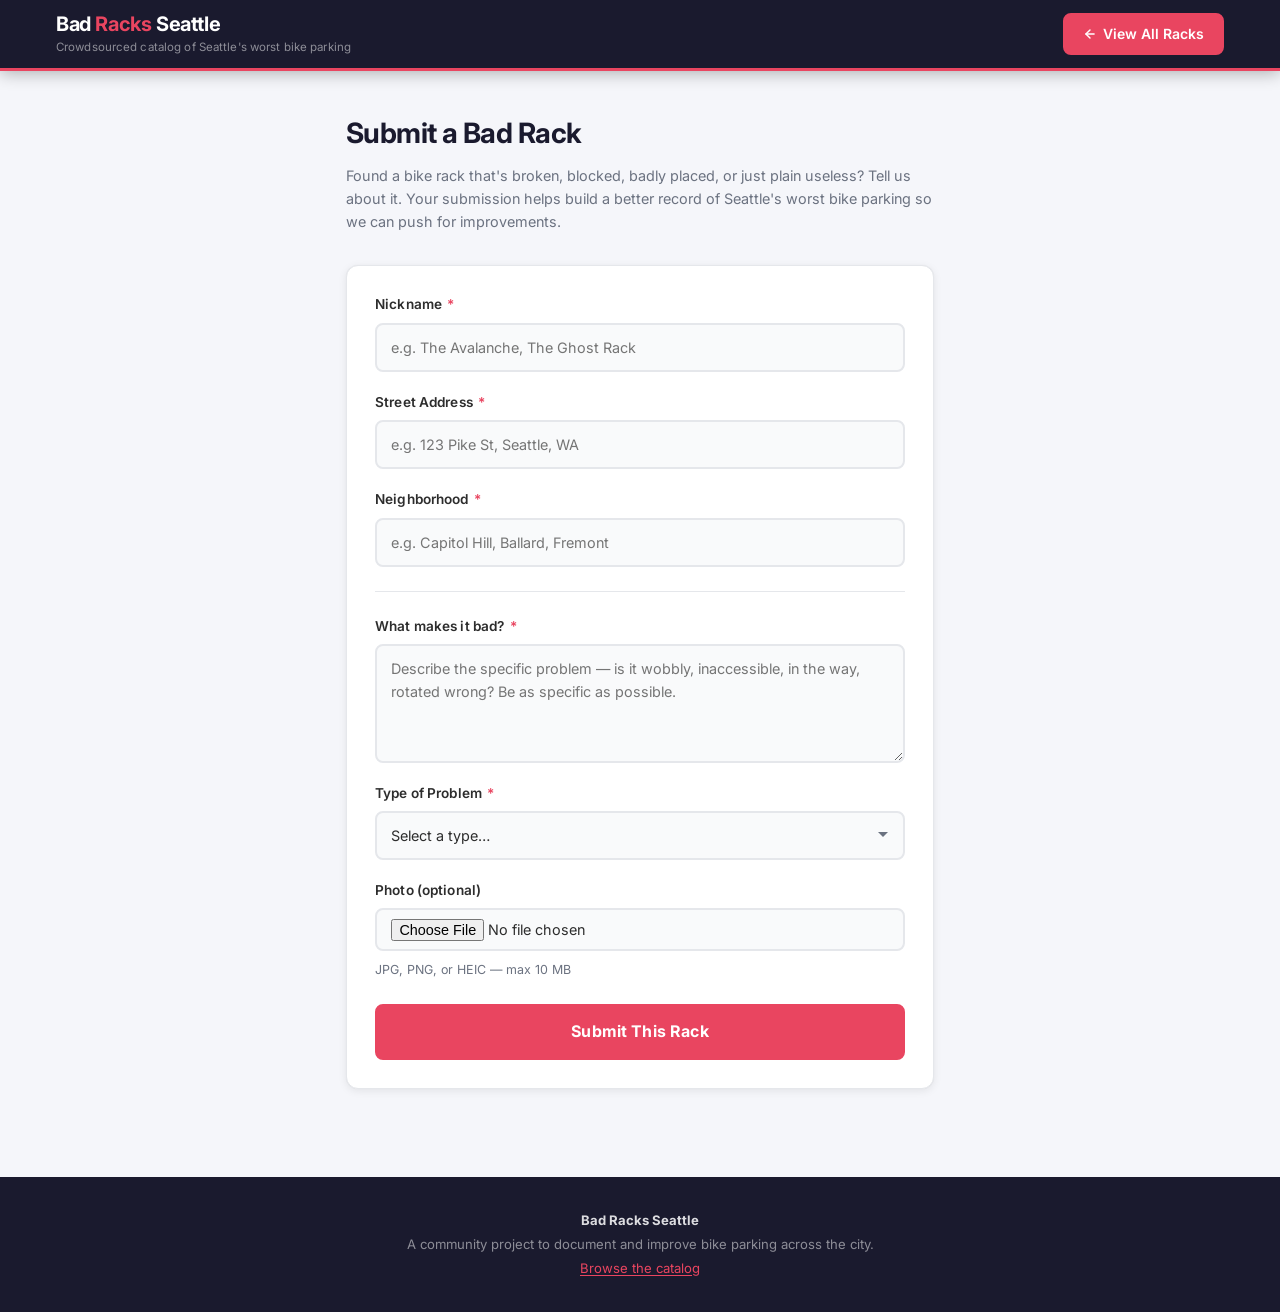
==== submit.html @ 225ead31 "Add Bad Racks Seattle webapp — initial catalog Mobile-first static site with 10 sample Seattle bike " ====
<!DOCTYPE html>
<html lang="en">
<head>
  <meta charset="UTF-8" />
  <meta name="viewport" content="width=device-width, initial-scale=1.0" />
  <meta name="description" content="Submit a bad bike rack to the Bad Racks Seattle crowdsourced catalog." />
  <title>Submit a Rack — Bad Racks Seattle</title>
  <link rel="stylesheet" href="style.css" />
</head>
<body>

  <header class="site-header">
    <nav class="site-nav" aria-label="Main navigation">
      <div class="site-title-group">
        <a href="index.html" style="text-decoration: none;">
          <h1 class="site-title">Bad&nbsp;<span>Racks</span>&nbsp;Seattle</h1>
          <p class="site-subtitle">Crowdsourced catalog of Seattle's worst bike parking</p>
        </a>
      </div>
      <a href="index.html" class="btn-submit-nav" aria-label="Back to rack catalog">
        <svg xmlns="http://www.w3.org/2000/svg" width="14" height="14" fill="none" stroke="currentColor" stroke-width="2.5" stroke-linecap="round" stroke-linejoin="round" viewBox="0 0 24 24" aria-hidden="true">
          <line x1="19" y1="12" x2="5" y2="12"/>
          <polyline points="12 19 5 12 12 5"/>
        </svg>
        View All Racks
      </a>
    </nav>
  </header>

  <main>
    <div class="submit-container">
      <h2>Submit a Bad Rack</h2>
      <p class="intro">Found a bike rack that's broken, blocked, badly placed, or just plain useless? Tell us about it. Your submission helps build a better record of Seattle's worst bike parking so we can push for improvements.</p>

      <div class="form-card">
        <form id="submit-form" novalidate>

          <div class="form-group">
            <label for="nickname">Nickname <span class="required" aria-label="required">*</span></label>
            <input
              type="text"
              id="nickname"
              name="nickname"
              required
              placeholder="e.g. The Avalanche, The Ghost Rack"
              maxlength="80"
              autocomplete="off"
            />
          </div>

          <div class="form-group">
            <label for="address">Street Address <span class="required" aria-label="required">*</span></label>
            <input
              type="text"
              id="address"
              name="address"
              required
              placeholder="e.g. 123 Pike St, Seattle, WA"
              maxlength="200"
              autocomplete="street-address"
            />
          </div>

          <div class="form-group">
            <label for="neighborhood">Neighborhood <span class="required" aria-label="required">*</span></label>
            <input
              type="text"
              id="neighborhood"
              name="neighborhood"
              required
              placeholder="e.g. Capitol Hill, Ballard, Fremont"
              maxlength="80"
              autocomplete="off"
            />
          </div>

          <hr class="form-divider" />

          <div class="form-group">
            <label for="description">What makes it bad? <span class="required" aria-label="required">*</span></label>
            <textarea
              id="description"
              name="description"
              rows="4"
              required
              placeholder="Describe the specific problem — is it wobbly, inaccessible, in the way, rotated wrong? Be as specific as possible."
              maxlength="1000"
            ></textarea>
          </div>

          <div class="form-group">
            <label for="type">Type of Problem <span class="required" aria-label="required">*</span></label>
            <select id="type" name="type" required>
              <option value="" disabled selected>Select a type&hellip;</option>
              <option value="Wave Rack">Wave Rack</option>
              <option value="Staple Too Loose">Staple Too Loose</option>
              <option value="Blocked">Blocked</option>
              <option value="Inaccessible">Inaccessible</option>
              <option value="Sidewalk Obstacle">Sidewalk Obstacle</option>
              <option value="Wrong Orientation">Wrong Orientation</option>
            </select>
          </div>

          <div class="form-group">
            <label for="photo">Photo (optional)</label>
            <input
              type="file"
              id="photo"
              name="photo"
              accept="image/*"
              aria-describedby="photo-hint"
            />
            <small id="photo-hint" style="color: var(--color-muted); font-size: 0.78rem; margin-top: 2px;">JPG, PNG, or HEIC — max 10 MB</small>
          </div>

          <button type="submit" class="btn-submit-form">Submit This Rack</button>

        </form>
      </div>

      <div id="thanks-message" role="alert" aria-live="polite">
        <div class="thanks-icon" aria-hidden="true">&#x1F6B2;</div>
        <h3>Thanks for the report!</h3>
        <p>Your submission has been received. We'll review it and add it to the catalog soon. Seattle's cyclists appreciate you.</p>
        <a href="index.html" class="btn-back">
          <svg xmlns="http://www.w3.org/2000/svg" width="14" height="14" fill="none" stroke="currentColor" stroke-width="2.5" stroke-linecap="round" stroke-linejoin="round" viewBox="0 0 24 24" aria-hidden="true">
            <line x1="19" y1="12" x2="5" y2="12"/>
            <polyline points="12 19 5 12 12 5"/>
          </svg>
          Back to all racks
        </a>
      </div>
    </div>
  </main>

  <footer class="site-footer">
    <p><strong>Bad Racks Seattle</strong></p>
    <p>A community project to document and improve bike parking across the city.</p>
    <p><a href="index.html">Browse the catalog</a></p>
  </footer>

  <script>
    document.querySelector('form').addEventListener('submit', function (e) {
      e.preventDefault();
      this.style.display = 'none';
      document.getElementById('thanks-message').style.display = 'block';
      window.scrollTo({ top: 0, behavior: 'smooth' });
    });
  </script>

</body>
</html>
---- style.css ----
@import url('https://fonts.googleapis.com/css2?family=Inter:wght@400;600;700&display=swap');

/* ── Custom Properties ── */
:root {
  --color-dark: #1a1a2e;
  --color-dark-mid: #252540;
  --color-accent: #e94560;
  --color-card-bg: #ffffff;
  --color-text: #2d2d2d;
  --color-muted: #6b7280;
  --color-badge-bg: #f3f4f6;
  --color-border: #e5e7eb;
  --color-input-bg: #f9fafb;
  --radius-card: 12px;
  --radius-badge: 999px;
  --radius-btn: 8px;
  --shadow-card: 0 2px 8px rgba(0,0,0,0.08), 0 0 1px rgba(0,0,0,0.06);
  --shadow-card-hover: 0 12px 32px rgba(0,0,0,0.14), 0 2px 8px rgba(0,0,0,0.08);
  --transition-base: 0.2s ease;
}

/* ── Reset ── */
*, *::before, *::after {
  box-sizing: border-box;
  margin: 0;
  padding: 0;
}

html {
  scroll-behavior: smooth;
  -webkit-text-size-adjust: 100%;
}

body {
  font-family: 'Inter', system-ui, -apple-system, sans-serif;
  font-size: 1rem;
  line-height: 1.6;
  color: var(--color-text);
  background: #f5f6fa;
  min-height: 100vh;
  display: flex;
  flex-direction: column;
}

img, svg {
  display: block;
  max-width: 100%;
}

a {
  color: inherit;
  text-decoration: none;
}

button, input, select, textarea {
  font: inherit;
}

/* ── Header / Nav ── */
.site-header {
  background: var(--color-dark);
  border-bottom: 3px solid var(--color-accent);
  position: sticky;
  top: 0;
  z-index: 100;
  box-shadow: 0 2px 16px rgba(0,0,0,0.3);
}

.site-nav {
  max-width: 1200px;
  margin: 0 auto;
  padding: 0 1rem;
  display: flex;
  align-items: center;
  justify-content: space-between;
  gap: 1rem;
  min-height: 64px;
  flex-wrap: wrap;
}

.site-title-group {
  padding: 0.75rem 0;
}

.site-title {
  font-size: 1.25rem;
  font-weight: 700;
  color: #ffffff;
  letter-spacing: -0.02em;
  line-height: 1.2;
}

.site-title span {
  color: var(--color-accent);
}

.site-subtitle {
  font-size: 0.72rem;
  color: rgba(255,255,255,0.5);
  font-weight: 400;
  margin-top: 2px;
  letter-spacing: 0.01em;
}

.btn-submit-nav {
  display: inline-flex;
  align-items: center;
  gap: 0.4rem;
  background: var(--color-accent);
  color: #ffffff;
  font-size: 0.875rem;
  font-weight: 600;
  padding: 0.5rem 1.1rem;
  border-radius: var(--radius-btn);
  border: 2px solid var(--color-accent);
  cursor: pointer;
  transition: background var(--transition-base), color var(--transition-base), transform var(--transition-base);
  white-space: nowrap;
}

.btn-submit-nav:hover {
  background: transparent;
  color: var(--color-accent);
  transform: translateY(-1px);
}

/* ── Search Section ── */
.search-section {
  background: var(--color-dark);
  padding: 1.5rem 1rem 2rem;
}

.search-inner {
  max-width: 720px;
  margin: 0 auto;
}

.search-label {
  display: block;
  color: rgba(255,255,255,0.7);
  font-size: 0.8rem;
  font-weight: 600;
  letter-spacing: 0.08em;
  text-transform: uppercase;
  margin-bottom: 0.6rem;
}

.search-wrapper {
  position: relative;
}

.search-icon {
  position: absolute;
  left: 1rem;
  top: 50%;
  transform: translateY(-50%);
  color: var(--color-muted);
  pointer-events: none;
  width: 18px;
  height: 18px;
}

#search-input {
  width: 100%;
  padding: 0.85rem 1rem 0.85rem 2.75rem;
  background: #ffffff;
  border: 2px solid transparent;
  border-radius: 999px;
  font-size: 0.95rem;
  color: var(--color-text);
  outline: none;
  transition: border-color var(--transition-base), box-shadow var(--transition-base);
  -webkit-appearance: none;
  appearance: none;
}

#search-input::placeholder {
  color: var(--color-muted);
}

#search-input:focus {
  border-color: var(--color-accent);
  box-shadow: 0 0 0 4px rgba(233,69,96,0.15);
}

/* ── Main Content ── */
.main-content {
  flex: 1;
  max-width: 1200px;
  width: 100%;
  margin: 0 auto;
  padding: 1.5rem 1rem 3rem;
}

.rack-count {
  font-size: 0.85rem;
  color: var(--color-muted);
  margin-bottom: 1.25rem;
  font-weight: 600;
  letter-spacing: 0.02em;
}

.rack-count strong {
  color: var(--color-accent);
}

/* ── Rack Grid ── */
.rack-grid {
  display: grid;
  grid-template-columns: 1fr;
  gap: 1.5rem;
}

@media (min-width: 640px) {
  .rack-grid {
    grid-template-columns: repeat(2, 1fr);
  }
}

@media (min-width: 1024px) {
  .rack-grid {
    grid-template-columns: repeat(3, 1fr);
  }
}

/* ── Rack Card ── */
.rack-card {
  background: var(--color-card-bg);
  border-radius: var(--radius-card);
  box-shadow: var(--shadow-card);
  overflow: hidden;
  display: flex;
  flex-direction: column;
  transition: transform var(--transition-base), box-shadow var(--transition-base);
  border: 1px solid var(--color-border);
}

.rack-card:hover {
  transform: translateY(-4px);
  box-shadow: var(--shadow-card-hover);
}

/* ── Card Image ── */
.card-image {
  height: 160px;
  background: linear-gradient(135deg, var(--color-dark) 0%, var(--color-dark-mid) 60%, #2e1f3e 100%);
  display: flex;
  align-items: center;
  justify-content: center;
  position: relative;
  overflow: hidden;
}

.card-image::before {
  content: '';
  position: absolute;
  inset: 0;
  background: radial-gradient(ellipse at 50% 0%, rgba(233,69,96,0.12) 0%, transparent 70%);
}

.card-image svg {
  position: relative;
  z-index: 1;
  filter: drop-shadow(0 4px 12px rgba(233,69,96,0.3));
}

/* ── Card Body ── */
.card-body {
  padding: 1rem;
  display: flex;
  flex-direction: column;
  flex: 1;
  gap: 0.5rem;
}

/* ── Badge ── */
.badge {
  display: inline-block;
  background: var(--color-badge-bg);
  color: var(--color-muted);
  font-size: 0.72rem;
  font-weight: 600;
  padding: 0.25rem 0.65rem;
  border-radius: var(--radius-badge);
  letter-spacing: 0.03em;
  text-transform: uppercase;
  align-self: flex-start;
  border: 1px solid var(--color-border);
}

/* ── Card Title ── */
.card-title {
  font-size: 1.1rem;
  font-weight: 700;
  color: var(--color-dark);
  line-height: 1.3;
  margin: 0.1rem 0;
  letter-spacing: -0.01em;
}

/* ── Card Location ── */
.card-location {
  font-size: 0.8rem;
  color: var(--color-muted);
  line-height: 1.5;
}

.card-location .neighborhood {
  font-weight: 600;
  color: var(--color-text);
}

.card-location .address {
  display: block;
  margin-top: 1px;
}

/* ── Card Description ── */
.card-description {
  font-size: 0.875rem;
  line-height: 1.6;
  color: var(--color-text);
  flex-grow: 1;
  padding-top: 0.25rem;
}

/* ── Card Actions ── */
.card-actions {
  margin-top: 0.75rem;
  padding-top: 0.75rem;
  border-top: 1px solid var(--color-border);
}

.btn-map {
  display: block;
  width: 100%;
  text-align: center;
  padding: 0.6rem 1rem;
  border-radius: var(--radius-btn);
  border: 2px solid var(--color-accent);
  color: var(--color-accent);
  font-size: 0.875rem;
  font-weight: 600;
  background: transparent;
  cursor: pointer;
  transition: background var(--transition-base), color var(--transition-base);
  letter-spacing: 0.01em;
}

.btn-map:hover {
  background: var(--color-accent);
  color: #ffffff;
}

/* ── No Results ── */
.no-results {
  grid-column: 1 / -1;
  text-align: center;
  padding: 4rem 2rem;
  color: var(--color-muted);
}

.no-results svg {
  margin: 0 auto 1rem;
  opacity: 0.3;
}

.no-results p {
  font-size: 1rem;
  font-weight: 600;
  color: var(--color-text);
  margin-bottom: 0.5rem;
}

.no-results small {
  font-size: 0.85rem;
}

/* ── Footer ── */
.site-footer {
  background: var(--color-dark);
  color: rgba(255,255,255,0.5);
  text-align: center;
  padding: 2rem 1rem;
  font-size: 0.82rem;
  line-height: 1.8;
  margin-top: auto;
}

.site-footer a {
  color: var(--color-accent);
  text-decoration: underline;
  text-underline-offset: 2px;
}

.site-footer strong {
  color: rgba(255,255,255,0.85);
}

/* ── Submit Page ── */
.submit-container {
  max-width: 620px;
  margin: 2.5rem auto;
  padding: 0 1rem 3rem;
}

.submit-container h2 {
  font-size: 1.75rem;
  font-weight: 700;
  color: var(--color-dark);
  margin-bottom: 0.5rem;
  letter-spacing: -0.02em;
}

.submit-container .intro {
  color: var(--color-muted);
  font-size: 0.9rem;
  margin-bottom: 2rem;
  line-height: 1.6;
}

.form-card {
  background: var(--color-card-bg);
  border-radius: var(--radius-card);
  box-shadow: var(--shadow-card);
  border: 1px solid var(--color-border);
  padding: 1.75rem;
}

.form-group {
  display: flex;
  flex-direction: column;
  gap: 0.4rem;
  margin-bottom: 1.25rem;
}

.form-group:last-of-type {
  margin-bottom: 0;
}

.form-group label {
  font-size: 0.85rem;
  font-weight: 600;
  color: var(--color-text);
  letter-spacing: 0.01em;
}

.form-group label .required {
  color: var(--color-accent);
  margin-left: 2px;
}

.form-group input[type="text"],
.form-group input[type="file"],
.form-group textarea,
.form-group select {
  width: 100%;
  padding: 0.7rem 0.9rem;
  border: 2px solid var(--color-border);
  border-radius: var(--radius-btn);
  font-size: 0.9rem;
  color: var(--color-text);
  background: var(--color-input-bg);
  outline: none;
  transition: border-color var(--transition-base), box-shadow var(--transition-base);
  -webkit-appearance: none;
  appearance: none;
}

.form-group input[type="file"] {
  padding: 0.5rem 0.9rem;
  cursor: pointer;
}

.form-group select {
  background-image: url("data:image/svg+xml,%3Csvg xmlns='http://www.w3.org/2000/svg' width='12' height='12' viewBox='0 0 12 12'%3E%3Cpath fill='%236b7280' d='M6 8L1 3h10z'/%3E%3C/svg%3E");
  background-repeat: no-repeat;
  background-position: right 0.9rem center;
  padding-right: 2.5rem;
}

.form-group textarea {
  resize: vertical;
  min-height: 100px;
}

.form-group input:focus,
.form-group textarea:focus,
.form-group select:focus {
  border-color: var(--color-accent);
  box-shadow: 0 0 0 4px rgba(233,69,96,0.12);
  background: #ffffff;
}

.form-divider {
  border: none;
  border-top: 1px solid var(--color-border);
  margin: 1.5rem 0;
}

.btn-submit-form {
  display: block;
  width: 100%;
  padding: 0.85rem 1rem;
  background: var(--color-accent);
  color: #ffffff;
  font-size: 1rem;
  font-weight: 700;
  border: 2px solid var(--color-accent);
  border-radius: var(--radius-btn);
  cursor: pointer;
  transition: background var(--transition-base), transform var(--transition-base), box-shadow var(--transition-base);
  letter-spacing: 0.01em;
  margin-top: 1.5rem;
}

.btn-submit-form:hover {
  background: #d03050;
  border-color: #d03050;
  transform: translateY(-1px);
  box-shadow: 0 4px 16px rgba(233,69,96,0.35);
}

.btn-submit-form:active {
  transform: translateY(0);
}

/* ── Thanks Message ── */
#thanks-message {
  display: none;
  text-align: center;
  padding: 3rem 2rem;
  background: var(--color-card-bg);
  border-radius: var(--radius-card);
  box-shadow: var(--shadow-card);
  border: 1px solid var(--color-border);
}

.thanks-icon {
  font-size: 3rem;
  margin-bottom: 1rem;
}

#thanks-message h3 {
  font-size: 1.4rem;
  font-weight: 700;
  color: var(--color-dark);
  margin-bottom: 0.5rem;
}

#thanks-message p {
  color: var(--color-muted);
  font-size: 0.9rem;
  margin-bottom: 1.5rem;
}

.btn-back {
  display: inline-flex;
  align-items: center;
  gap: 0.4rem;
  background: var(--color-dark);
  color: #ffffff;
  padding: 0.6rem 1.25rem;
  border-radius: var(--radius-btn);
  font-weight: 600;
  font-size: 0.875rem;
  transition: background var(--transition-base);
}

.btn-back:hover {
  background: var(--color-dark-mid);
}

/* ── Utility ── */
.visually-hidden {
  position: absolute;
  width: 1px;
  height: 1px;
  overflow: hidden;
  clip: rect(0,0,0,0);
  white-space: nowrap;
}

@media (max-width: 480px) {
  .site-title {
    font-size: 1.1rem;
  }
  .btn-submit-nav {
    font-size: 0.8rem;
    padding: 0.45rem 0.85rem;
  }
  .form-card {
    padding: 1.25rem;
  }
}
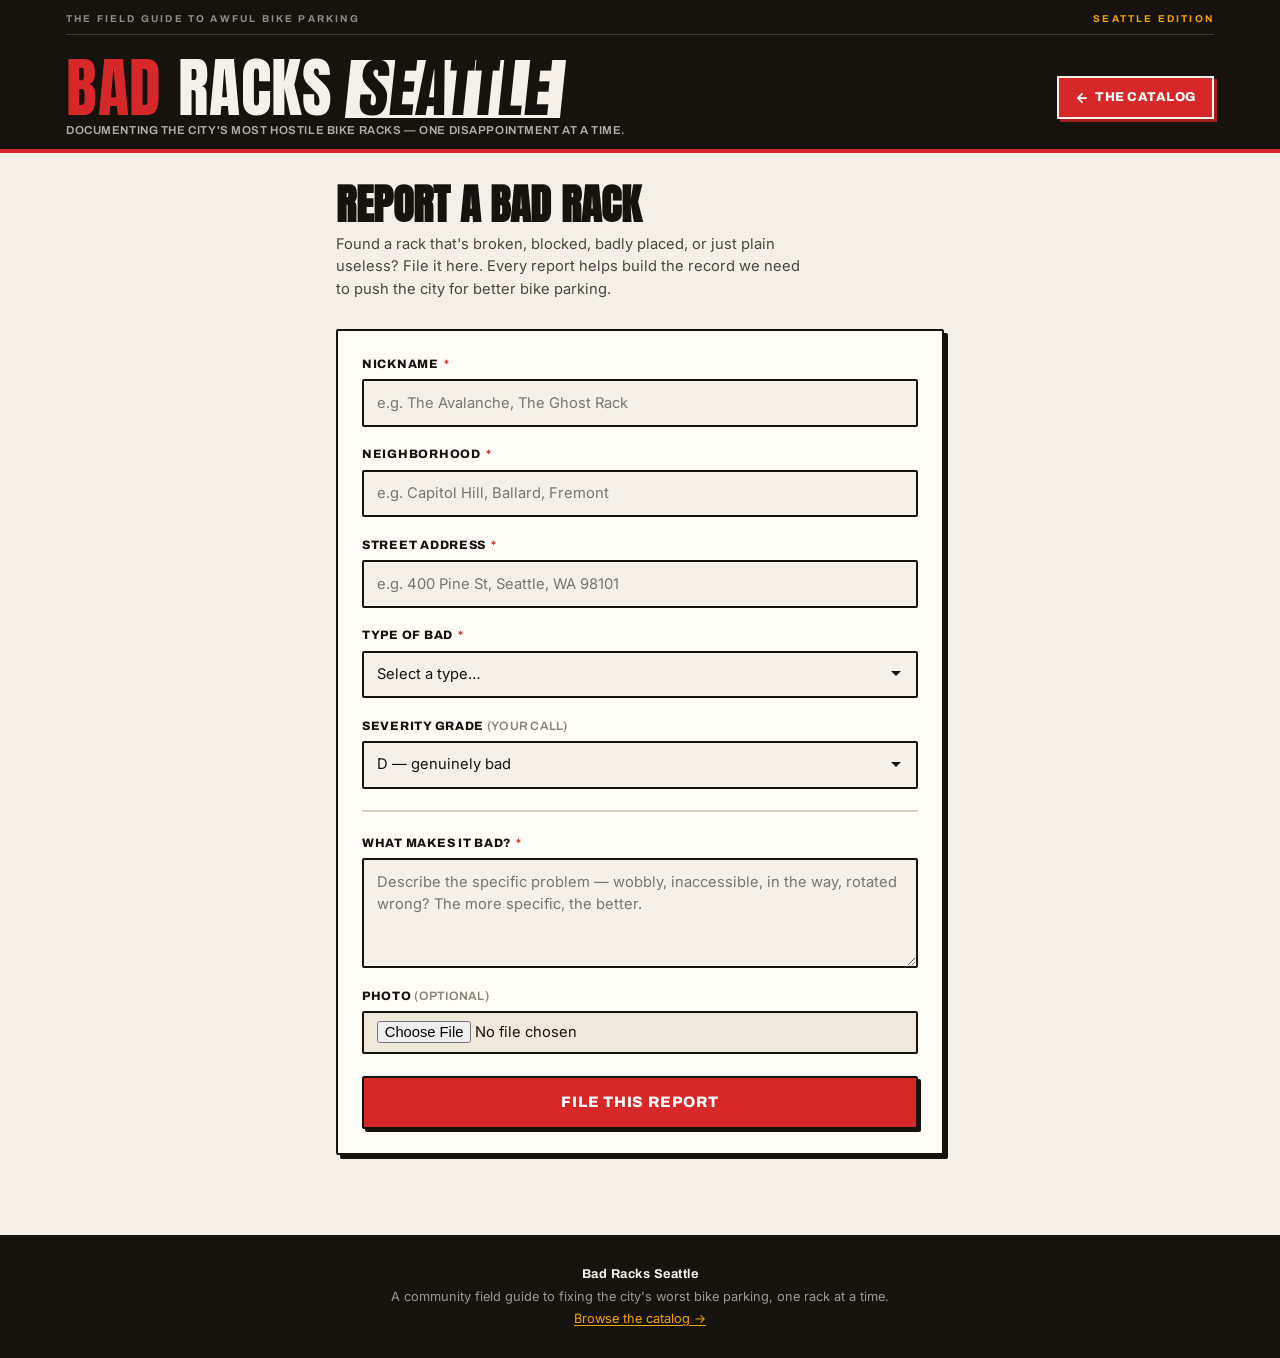
==== commit 37f998fa: "Redesign: editorial/civic-zine theme with maps, filters, severity grades - Per-card live OpenStreetM" ====
--- a/submit.html
+++ b/submit.html
@@ -3,149 +3,143 @@
 <head>
   <meta charset="UTF-8" />
   <meta name="viewport" content="width=device-width, initial-scale=1.0" />
-  <meta name="description" content="Submit a bad bike rack to the Bad Racks Seattle crowdsourced catalog." />
-  <title>Submit a Rack — Bad Racks Seattle</title>
+  <meta name="description" content="Report a bad bike rack to the Bad Racks Seattle field guide." />
+  <meta name="theme-color" content="#16130f" />
+  <title>Report a Rack — Bad Racks Seattle</title>
+
+  <link rel="preconnect" href="https://fonts.googleapis.com" />
+  <link rel="preconnect" href="https://fonts.gstatic.com" crossorigin />
   <link rel="stylesheet" href="style.css" />
 </head>
 <body>
 
-  <header class="site-header">
-    <nav class="site-nav" aria-label="Main navigation">
-      <div class="site-title-group">
-        <a href="index.html" style="text-decoration: none;">
-          <h1 class="site-title">Bad&nbsp;<span>Racks</span>&nbsp;Seattle</h1>
-          <p class="site-subtitle">Crowdsourced catalog of Seattle's worst bike parking</p>
+  <!-- ── Masthead ── -->
+  <header class="masthead">
+    <div class="masthead-inner">
+      <p class="dateline">
+        <span>The Field Guide to Awful Bike Parking</span>
+        <span class="edition">Seattle Edition</span>
+      </p>
+      <div class="nameplate">
+        <a href="index.html" aria-label="Bad Racks Seattle — home">
+          <h1><span class="bad">Bad</span> Racks <span class="city">Seattle</span></h1>
         </a>
+        <p class="tagline">Documenting the city's most hostile bike racks — one disappointment at a time.</p>
       </div>
-      <a href="index.html" class="btn-submit-nav" aria-label="Back to rack catalog">
-        <svg xmlns="http://www.w3.org/2000/svg" width="14" height="14" fill="none" stroke="currentColor" stroke-width="2.5" stroke-linecap="round" stroke-linejoin="round" viewBox="0 0 24 24" aria-hidden="true">
-          <line x1="19" y1="12" x2="5" y2="12"/>
-          <polyline points="12 19 5 12 12 5"/>
+      <a href="index.html" class="btn-submit-nav" aria-label="Back to the catalog">
+        <svg width="14" height="14" viewBox="0 0 24 24" fill="none" stroke="currentColor" stroke-width="3" stroke-linecap="round" stroke-linejoin="round" aria-hidden="true">
+          <line x1="19" y1="12" x2="5" y2="12" /><polyline points="12 19 5 12 12 5" />
         </svg>
-        View All Racks
+        The Catalog
       </a>
-    </nav>
+    </div>
   </header>
 
-  <main>
-    <div class="submit-container">
-      <h2>Submit a Bad Rack</h2>
-      <p class="intro">Found a bike rack that's broken, blocked, badly placed, or just plain useless? Tell us about it. Your submission helps build a better record of Seattle's worst bike parking so we can push for improvements.</p>
+  <main class="submit-container">
+    <h2 class="page-title">Report a Bad Rack</h2>
+    <p class="intro">Found a rack that's broken, blocked, badly placed, or just plain useless? File it here. Every report helps build the record we need to push the city for better bike parking.</p>
 
-      <div class="form-card">
-        <form id="submit-form" novalidate>
+    <div id="form-wrapper">
+      <form class="form-card" id="submit-form" novalidate>
 
-          <div class="form-group">
-            <label for="nickname">Nickname <span class="required" aria-label="required">*</span></label>
-            <input
-              type="text"
-              id="nickname"
-              name="nickname"
-              required
-              placeholder="e.g. The Avalanche, The Ghost Rack"
-              maxlength="80"
-              autocomplete="off"
-            />
-          </div>
+        <div class="form-group">
+          <label for="nickname">Nickname <span class="required" aria-hidden="true">*</span></label>
+          <input type="text" id="nickname" name="nickname" required placeholder="e.g. The Avalanche, The Ghost Rack" maxlength="80" autocomplete="off" />
+        </div>
 
-          <div class="form-group">
-            <label for="address">Street Address <span class="required" aria-label="required">*</span></label>
-            <input
-              type="text"
-              id="address"
-              name="address"
-              required
-              placeholder="e.g. 123 Pike St, Seattle, WA"
-              maxlength="200"
-              autocomplete="street-address"
-            />
-          </div>
+        <div class="form-group">
+          <label for="neighborhood">Neighborhood <span class="required" aria-hidden="true">*</span></label>
+          <input type="text" id="neighborhood" name="neighborhood" required placeholder="e.g. Capitol Hill, Ballard, Fremont" maxlength="80" autocomplete="off" />
+        </div>
 
-          <div class="form-group">
-            <label for="neighborhood">Neighborhood <span class="required" aria-label="required">*</span></label>
-            <input
-              type="text"
-              id="neighborhood"
-              name="neighborhood"
-              required
-              placeholder="e.g. Capitol Hill, Ballard, Fremont"
-              maxlength="80"
-              autocomplete="off"
-            />
-          </div>
+        <div class="form-group">
+          <label for="address">Street Address <span class="required" aria-hidden="true">*</span></label>
+          <input type="text" id="address" name="address" required placeholder="e.g. 400 Pine St, Seattle, WA 98101" maxlength="200" autocomplete="street-address" />
+        </div>
 
-          <hr class="form-divider" />
+        <div class="form-group">
+          <label for="type">Type of Bad <span class="required" aria-hidden="true">*</span></label>
+          <select id="type" name="type" required>
+            <option value="" disabled selected>Select a type…</option>
+            <option value="Wave Rack">Wave Rack — slides bikes into each other</option>
+            <option value="Staple Too Loose">Staple Too Loose — wobbly or badly anchored</option>
+            <option value="Wrong Orientation">Wrong Orientation — installed sideways or backwards</option>
+            <option value="Blocked">Blocked — obstructed by signs, furniture, or vehicles</option>
+            <option value="Inaccessible">Inaccessible — locked gate, wrong hours, unreachable</option>
+            <option value="Sidewalk Obstacle">Sidewalk Obstacle — blocks pedestrian flow</option>
+            <option value="Other">Other</option>
+          </select>
+        </div>
 
-          <div class="form-group">
-            <label for="description">What makes it bad? <span class="required" aria-label="required">*</span></label>
-            <textarea
-              id="description"
-              name="description"
-              rows="4"
-              required
-              placeholder="Describe the specific problem — is it wobbly, inaccessible, in the way, rotated wrong? Be as specific as possible."
-              maxlength="1000"
-            ></textarea>
-          </div>
+        <div class="form-group">
+          <label for="grade">Severity Grade <span class="opt">(your call)</span></label>
+          <select id="grade" name="grade">
+            <option value="C-">C- — mildly annoying</option>
+            <option value="D" selected>D — genuinely bad</option>
+            <option value="D-">D- — barely usable</option>
+            <option value="F">F — actively hostile</option>
+          </select>
+        </div>
 
-          <div class="form-group">
-            <label for="type">Type of Problem <span class="required" aria-label="required">*</span></label>
-            <select id="type" name="type" required>
-              <option value="" disabled selected>Select a type&hellip;</option>
-              <option value="Wave Rack">Wave Rack</option>
-              <option value="Staple Too Loose">Staple Too Loose</option>
-              <option value="Blocked">Blocked</option>
-              <option value="Inaccessible">Inaccessible</option>
-              <option value="Sidewalk Obstacle">Sidewalk Obstacle</option>
-              <option value="Wrong Orientation">Wrong Orientation</option>
-            </select>
-          </div>
+        <hr class="form-divider" />
 
-          <div class="form-group">
-            <label for="photo">Photo (optional)</label>
-            <input
-              type="file"
-              id="photo"
-              name="photo"
-              accept="image/*"
-              aria-describedby="photo-hint"
-            />
-            <small id="photo-hint" style="color: var(--color-muted); font-size: 0.78rem; margin-top: 2px;">JPG, PNG, or HEIC — max 10 MB</small>
-          </div>
+        <div class="form-group">
+          <label for="description">What makes it bad? <span class="required" aria-hidden="true">*</span></label>
+          <textarea id="description" name="description" required placeholder="Describe the specific problem — wobbly, inaccessible, in the way, rotated wrong? The more specific, the better." maxlength="1000"></textarea>
+        </div>
 
-          <button type="submit" class="btn-submit-form">Submit This Rack</button>
+        <div class="form-group">
+          <label for="photo">Photo <span class="opt">(optional)</span></label>
+          <input type="file" id="photo" name="photo" accept="image/*" capture="environment" />
+        </div>
 
-        </form>
-      </div>
+        <button type="submit" class="btn-submit-form">File This Report</button>
+      </form>
+    </div>
 
-      <div id="thanks-message" role="alert" aria-live="polite">
-        <div class="thanks-icon" aria-hidden="true">&#x1F6B2;</div>
-        <h3>Thanks for the report!</h3>
-        <p>Your submission has been received. We'll review it and add it to the catalog soon. Seattle's cyclists appreciate you.</p>
-        <a href="index.html" class="btn-back">
-          <svg xmlns="http://www.w3.org/2000/svg" width="14" height="14" fill="none" stroke="currentColor" stroke-width="2.5" stroke-linecap="round" stroke-linejoin="round" viewBox="0 0 24 24" aria-hidden="true">
-            <line x1="19" y1="12" x2="5" y2="12"/>
-            <polyline points="12 19 5 12 12 5"/>
-          </svg>
-          Back to all racks
-        </a>
-      </div>
+    <div id="thanks-message" role="alert" aria-live="polite">
+      <div class="thanks-icon" aria-hidden="true">🚲</div>
+      <h3>Report filed</h3>
+      <p>We got it. We'll review your submission and add it to the catalog soon. Seattle's cyclists thank you.</p>
+      <a href="index.html" class="btn-back">
+        <svg width="14" height="14" viewBox="0 0 24 24" fill="none" stroke="currentColor" stroke-width="2.5" stroke-linecap="round" stroke-linejoin="round" aria-hidden="true">
+          <line x1="19" y1="12" x2="5" y2="12" /><polyline points="12 19 5 12 12 5" />
+        </svg>
+        Back to the Catalog
+      </a>
     </div>
   </main>
 
   <footer class="site-footer">
     <p><strong>Bad Racks Seattle</strong></p>
-    <p>A community project to document and improve bike parking across the city.</p>
-    <p><a href="index.html">Browse the catalog</a></p>
+    <p>A community field guide to fixing the city's worst bike parking, one rack at a time.</p>
+    <p><a href="index.html">Browse the catalog →</a></p>
   </footer>
 
   <script>
-    document.querySelector('form').addEventListener('submit', function (e) {
-      e.preventDefault();
-      this.style.display = 'none';
-      document.getElementById('thanks-message').style.display = 'block';
-      window.scrollTo({ top: 0, behavior: 'smooth' });
-    });
+    (function () {
+      var form = document.getElementById('submit-form');
+      var wrapper = document.getElementById('form-wrapper');
+      var thanks = document.getElementById('thanks-message');
+
+      form.addEventListener('submit', function (e) {
+        e.preventDefault();
+        var required = form.querySelectorAll('[required]');
+        var ok = true;
+        required.forEach(function (field) {
+          if (!field.value.trim()) {
+            ok = false;
+            field.style.boxShadow = '0 0 0 2px var(--accent)';
+            field.addEventListener('input', function () { field.style.boxShadow = ''; }, { once: true });
+          }
+        });
+        if (!ok) { required[0].focus(); return; }
+
+        wrapper.style.display = 'none';
+        thanks.style.display = 'block';
+        window.scrollTo({ top: 0, behavior: 'smooth' });
+      });
+    })();
   </script>
 
 </body>
--- a/style.css
+++ b/style.css
@@ -1,595 +1,553 @@
-@import url('https://fonts.googleapis.com/css2?family=Inter:wght@400;600;700&display=swap');
-
-/* ── Custom Properties ── */
+/* ===================================================================
+   Bad Racks Seattle — editorial / civic-zine theme
+   Type: Anton (display), Archivo (headlines), Inter (body)
+   =================================================================== */
+
+@import url('https://fonts.googleapis.com/css2?family=Anton&family=Archivo:wght@500;600;700;800&family=Inter:wght@400;500;600;700&display=swap');
+
+/* ── Custom properties ── */
 :root {
-  --color-dark: #1a1a2e;
-  --color-dark-mid: #252540;
-  --color-accent: #e94560;
-  --color-card-bg: #ffffff;
-  --color-text: #2d2d2d;
-  --color-muted: #6b7280;
-  --color-badge-bg: #f3f4f6;
-  --color-border: #e5e7eb;
-  --color-input-bg: #f9fafb;
-  --radius-card: 12px;
-  --radius-badge: 999px;
-  --radius-btn: 8px;
-  --shadow-card: 0 2px 8px rgba(0,0,0,0.08), 0 0 1px rgba(0,0,0,0.06);
-  --shadow-card-hover: 0 12px 32px rgba(0,0,0,0.14), 0 2px 8px rgba(0,0,0,0.08);
-  --transition-base: 0.2s ease;
+  --paper:        #f5f1e8;   /* newsprint background */
+  --paper-2:      #efe9dc;   /* slightly darker panel */
+  --card:         #fffdf7;   /* card stock */
+  --ink:          #16130f;   /* near-black */
+  --ink-soft:     #4a463e;   /* muted ink */
+  --ink-faint:    #8a8478;   /* faintest text */
+  --accent:       #d62828;   /* alarm red */
+  --accent-dark:  #a31f1f;
+  --amber:        #f4a300;   /* caution */
+  --rule:         #16130f;   /* heavy rule color */
+  --hairline:     #d8d0bf;   /* light divider */
+
+  --grade-f:      #d62828;
+  --grade-d:      #e8590c;
+  --grade-c:      #c79100;
+
+  --shadow:       4px 4px 0 var(--ink);
+  --shadow-sm:    3px 3px 0 var(--ink);
+  --radius:       2px;
+  --t:            .18s ease;
+
+  --maxw:         1180px;
 }
 
 /* ── Reset ── */
-*, *::before, *::after {
-  box-sizing: border-box;
-  margin: 0;
-  padding: 0;
-}
-
-html {
-  scroll-behavior: smooth;
-  -webkit-text-size-adjust: 100%;
-}
+*, *::before, *::after { box-sizing: border-box; margin: 0; padding: 0; }
+
+html { -webkit-text-size-adjust: 100%; }
 
 body {
   font-family: 'Inter', system-ui, -apple-system, sans-serif;
-  font-size: 1rem;
-  line-height: 1.6;
-  color: var(--color-text);
-  background: #f5f6fa;
+  font-size: 16px;
+  line-height: 1.55;
+  color: var(--ink);
+  background: var(--paper);
+  background-image:
+    repeating-linear-gradient(0deg, rgba(0,0,0,.012) 0 1px, transparent 1px 3px);
   min-height: 100vh;
   display: flex;
   flex-direction: column;
-}
-
-img, svg {
-  display: block;
-  max-width: 100%;
-}
-
-a {
-  color: inherit;
-  text-decoration: none;
-}
-
-button, input, select, textarea {
-  font: inherit;
-}
-
-/* ── Header / Nav ── */
-.site-header {
-  background: var(--color-dark);
-  border-bottom: 3px solid var(--color-accent);
-  position: sticky;
-  top: 0;
-  z-index: 100;
-  box-shadow: 0 2px 16px rgba(0,0,0,0.3);
-}
-
-.site-nav {
-  max-width: 1200px;
+  -webkit-font-smoothing: antialiased;
+}
+
+img, svg { display: block; max-width: 100%; }
+a { color: inherit; text-decoration: none; }
+button, input, select, textarea { font: inherit; color: inherit; }
+
+/* ── Masthead ── */
+.masthead {
+  background: var(--ink);
+  color: var(--paper);
+  border-bottom: 4px solid var(--accent);
+}
+
+.masthead-inner {
+  max-width: var(--maxw);
   margin: 0 auto;
-  padding: 0 1rem;
-  display: flex;
-  align-items: center;
+  padding: .7rem 1rem .85rem;
+  display: flex;
+  align-items: flex-end;
   justify-content: space-between;
   gap: 1rem;
-  min-height: 64px;
   flex-wrap: wrap;
 }
 
-.site-title-group {
-  padding: 0.75rem 0;
-}
-
-.site-title {
-  font-size: 1.25rem;
+.dateline {
+  width: 100%;
+  display: flex;
+  justify-content: space-between;
+  align-items: center;
+  font-family: 'Archivo', sans-serif;
+  font-size: .62rem;
   font-weight: 700;
-  color: #ffffff;
-  letter-spacing: -0.02em;
-  line-height: 1.2;
-}
-
-.site-title span {
-  color: var(--color-accent);
-}
-
-.site-subtitle {
-  font-size: 0.72rem;
-  color: rgba(255,255,255,0.5);
+  letter-spacing: .22em;
+  text-transform: uppercase;
+  color: rgba(245,241,232,.55);
+  border-bottom: 1px solid rgba(245,241,232,.18);
+  padding-bottom: .45rem;
+  margin-bottom: .55rem;
+}
+.dateline .edition { color: var(--amber); }
+
+.nameplate { line-height: .9; }
+.nameplate a { display: block; }
+.nameplate h1 {
+  font-family: 'Anton', sans-serif;
   font-weight: 400;
-  margin-top: 2px;
-  letter-spacing: 0.01em;
+  font-size: clamp(2.1rem, 9vw, 4rem);
+  letter-spacing: .01em;
+  text-transform: uppercase;
+}
+.nameplate h1 .bad { color: var(--accent); }
+.nameplate h1 .city {
+  display: inline-block;
+  background: var(--paper);
+  color: var(--ink);
+  padding: 0 .18em;
+  transform: skew(-6deg);
+}
+.tagline {
+  font-family: 'Archivo', sans-serif;
+  font-size: .72rem;
+  font-weight: 600;
+  letter-spacing: .05em;
+  color: rgba(245,241,232,.7);
+  margin-top: .5rem;
+  text-transform: uppercase;
 }
 
 .btn-submit-nav {
   display: inline-flex;
   align-items: center;
-  gap: 0.4rem;
-  background: var(--color-accent);
-  color: #ffffff;
-  font-size: 0.875rem;
-  font-weight: 600;
-  padding: 0.5rem 1.1rem;
-  border-radius: var(--radius-btn);
-  border: 2px solid var(--color-accent);
+  gap: .4rem;
+  background: var(--accent);
+  color: #fff;
+  font-family: 'Archivo', sans-serif;
+  font-size: .8rem;
+  font-weight: 800;
+  letter-spacing: .04em;
+  text-transform: uppercase;
+  padding: .6rem 1rem;
+  border: 2px solid var(--paper);
+  box-shadow: 3px 3px 0 var(--accent-dark);
   cursor: pointer;
-  transition: background var(--transition-base), color var(--transition-base), transform var(--transition-base);
+  transition: transform var(--t), box-shadow var(--t);
   white-space: nowrap;
-}
-
-.btn-submit-nav:hover {
-  background: transparent;
-  color: var(--color-accent);
-  transform: translateY(-1px);
-}
-
-/* ── Search Section ── */
-.search-section {
-  background: var(--color-dark);
-  padding: 1.5rem 1rem 2rem;
-}
-
-.search-inner {
-  max-width: 720px;
+  align-self: center;
+}
+.btn-submit-nav:hover { transform: translate(-1px,-1px); box-shadow: 4px 4px 0 var(--accent-dark); }
+.btn-submit-nav:active { transform: translate(2px,2px); box-shadow: 1px 1px 0 var(--accent-dark); }
+
+/* ── Toolbar (search + view toggle + chips) ── */
+.toolbar {
+  position: sticky;
+  top: 0;
+  z-index: 500;
+  background: var(--paper-2);
+  border-bottom: 3px solid var(--ink);
+}
+.toolbar-inner {
+  max-width: var(--maxw);
   margin: 0 auto;
-}
-
-.search-label {
-  display: block;
-  color: rgba(255,255,255,0.7);
-  font-size: 0.8rem;
-  font-weight: 600;
-  letter-spacing: 0.08em;
-  text-transform: uppercase;
-  margin-bottom: 0.6rem;
-}
-
-.search-wrapper {
-  position: relative;
-}
-
+  padding: .75rem 1rem;
+}
+
+.toolbar-row {
+  display: flex;
+  gap: .6rem;
+  align-items: stretch;
+}
+
+.search-wrapper { position: relative; flex: 1; }
 .search-icon {
-  position: absolute;
-  left: 1rem;
-  top: 50%;
-  transform: translateY(-50%);
-  color: var(--color-muted);
-  pointer-events: none;
-  width: 18px;
-  height: 18px;
-}
-
+  position: absolute; left: .8rem; top: 50%; transform: translateY(-50%);
+  width: 18px; height: 18px; color: var(--ink-faint); pointer-events: none;
+}
 #search-input {
   width: 100%;
-  padding: 0.85rem 1rem 0.85rem 2.75rem;
-  background: #ffffff;
-  border: 2px solid transparent;
+  padding: .65rem .8rem .65rem 2.5rem;
+  background: var(--card);
+  border: 2px solid var(--ink);
+  border-radius: var(--radius);
+  font-size: .92rem;
+  font-weight: 500;
+  outline: none;
+  transition: box-shadow var(--t);
+}
+#search-input::placeholder { color: var(--ink-faint); }
+#search-input:focus { box-shadow: var(--shadow-sm); }
+
+/* view toggle */
+.view-toggle {
+  display: inline-flex;
+  border: 2px solid var(--ink);
+  border-radius: var(--radius);
+  overflow: hidden;
+  background: var(--card);
+  flex-shrink: 0;
+}
+.view-toggle button {
+  display: inline-flex; align-items: center; gap: .35rem;
+  padding: 0 .85rem;
+  font-family: 'Archivo', sans-serif;
+  font-size: .78rem; font-weight: 700; letter-spacing: .03em;
+  text-transform: uppercase;
+  background: transparent; border: none; cursor: pointer;
+  color: var(--ink-soft);
+  transition: background var(--t), color var(--t);
+}
+.view-toggle button + button { border-left: 2px solid var(--ink); }
+.view-toggle button svg { width: 16px; height: 16px; }
+.view-toggle button[aria-pressed="true"] { background: var(--ink); color: var(--paper); }
+.view-toggle .label-text { display: none; }
+
+/* filter chips */
+.chips {
+  display: flex;
+  gap: .45rem;
+  margin-top: .7rem;
+  overflow-x: auto;
+  padding-bottom: .15rem;
+  -webkit-overflow-scrolling: touch;
+  scrollbar-width: none;
+}
+.chips::-webkit-scrollbar { display: none; }
+.chip {
+  flex-shrink: 0;
+  font-family: 'Archivo', sans-serif;
+  font-size: .74rem; font-weight: 700; letter-spacing: .02em;
+  text-transform: uppercase;
+  padding: .38rem .8rem;
+  background: var(--card);
+  border: 2px solid var(--ink);
   border-radius: 999px;
-  font-size: 0.95rem;
-  color: var(--color-text);
-  outline: none;
-  transition: border-color var(--transition-base), box-shadow var(--transition-base);
-  -webkit-appearance: none;
-  appearance: none;
-}
-
-#search-input::placeholder {
-  color: var(--color-muted);
-}
-
-#search-input:focus {
-  border-color: var(--color-accent);
-  box-shadow: 0 0 0 4px rgba(233,69,96,0.15);
-}
-
-/* ── Main Content ── */
+  cursor: pointer;
+  white-space: nowrap;
+  transition: background var(--t), color var(--t), transform var(--t);
+}
+.chip:hover { transform: translateY(-1px); }
+.chip[aria-pressed="true"] { background: var(--ink); color: var(--paper); }
+.chip .chip-count { opacity: .55; margin-left: .3rem; font-weight: 600; }
+
+/* ── Main ── */
 .main-content {
   flex: 1;
-  max-width: 1200px;
+  max-width: var(--maxw);
   width: 100%;
   margin: 0 auto;
-  padding: 1.5rem 1rem 3rem;
-}
-
+  padding: 1.25rem 1rem 3rem;
+}
+
+.results-bar {
+  display: flex;
+  align-items: baseline;
+  justify-content: space-between;
+  gap: .5rem;
+  border-bottom: 2px solid var(--ink);
+  padding-bottom: .5rem;
+  margin-bottom: 1.25rem;
+}
 .rack-count {
-  font-size: 0.85rem;
-  color: var(--color-muted);
-  margin-bottom: 1.25rem;
-  font-weight: 600;
-  letter-spacing: 0.02em;
-}
-
-.rack-count strong {
-  color: var(--color-accent);
-}
-
-/* ── Rack Grid ── */
+  font-family: 'Archivo', sans-serif;
+  font-size: .8rem; font-weight: 700; letter-spacing: .05em;
+  text-transform: uppercase; color: var(--ink-soft);
+}
+.rack-count strong { color: var(--accent); }
+.section-kicker {
+  font-family: 'Archivo', sans-serif;
+  font-size: .68rem; font-weight: 800; letter-spacing: .18em;
+  text-transform: uppercase; color: var(--ink-faint);
+}
+
+/* ── Grid ── */
 .rack-grid {
   display: grid;
   grid-template-columns: 1fr;
-  gap: 1.5rem;
-}
-
-@media (min-width: 640px) {
-  .rack-grid {
-    grid-template-columns: repeat(2, 1fr);
-  }
-}
-
-@media (min-width: 1024px) {
-  .rack-grid {
-    grid-template-columns: repeat(3, 1fr);
-  }
-}
-
-/* ── Rack Card ── */
+  gap: 1.25rem;
+}
+@media (min-width: 620px)  { .rack-grid { grid-template-columns: repeat(2, 1fr); } }
+@media (min-width: 1000px) { .rack-grid { grid-template-columns: repeat(3, 1fr); } }
+
+/* ── Card ── */
 .rack-card {
-  background: var(--color-card-bg);
-  border-radius: var(--radius-card);
-  box-shadow: var(--shadow-card);
+  background: var(--card);
+  border: 2px solid var(--ink);
+  border-radius: var(--radius);
+  box-shadow: var(--shadow);
+  display: flex;
+  flex-direction: column;
   overflow: hidden;
-  display: flex;
-  flex-direction: column;
-  transition: transform var(--transition-base), box-shadow var(--transition-base);
-  border: 1px solid var(--color-border);
-}
-
-.rack-card:hover {
-  transform: translateY(-4px);
-  box-shadow: var(--shadow-card-hover);
-}
-
-/* ── Card Image ── */
-.card-image {
-  height: 160px;
-  background: linear-gradient(135deg, var(--color-dark) 0%, var(--color-dark-mid) 60%, #2e1f3e 100%);
-  display: flex;
-  align-items: center;
-  justify-content: center;
+  transition: transform var(--t), box-shadow var(--t);
+}
+.rack-card:hover { transform: translate(-2px,-2px); box-shadow: 6px 6px 0 var(--ink); }
+
+/* card hero = live mini-map */
+.card-map {
   position: relative;
-  overflow: hidden;
-}
-
-.card-image::before {
-  content: '';
+  height: 150px;
+  background: var(--paper-2);
+  border-bottom: 2px solid var(--ink);
+  z-index: 0;
+}
+.card-map .leaflet-container { background: var(--paper-2); }
+.card-map-loading {
+  position: absolute; inset: 0;
+  display: flex; align-items: center; justify-content: center;
+  font-family: 'Archivo', sans-serif; font-size: .72rem; font-weight: 700;
+  letter-spacing: .12em; text-transform: uppercase; color: var(--ink-faint);
+}
+
+/* grade stamp overlaid on hero */
+.grade-stamp {
   position: absolute;
-  inset: 0;
-  background: radial-gradient(ellipse at 50% 0%, rgba(233,69,96,0.12) 0%, transparent 70%);
-}
-
-.card-image svg {
-  position: relative;
-  z-index: 1;
-  filter: drop-shadow(0 4px 12px rgba(233,69,96,0.3));
-}
-
-/* ── Card Body ── */
-.card-body {
-  padding: 1rem;
-  display: flex;
-  flex-direction: column;
-  flex: 1;
-  gap: 0.5rem;
-}
-
-/* ── Badge ── */
+  top: .55rem; left: .55rem;
+  z-index: 600;             /* above leaflet panes */
+  width: 46px; height: 46px;
+  display: flex; align-items: center; justify-content: center;
+  font-family: 'Anton', sans-serif;
+  font-size: 1.45rem;
+  color: #fff;
+  background: var(--grade-f);
+  border: 2px solid var(--ink);
+  border-radius: 50%;
+  box-shadow: var(--shadow-sm);
+  transform: rotate(-8deg);
+  letter-spacing: .02em;
+}
+.grade-stamp[data-g="D"] { background: var(--grade-d); }
+.grade-stamp[data-g="C"] { background: var(--grade-c); }
+
+/* card body */
+.card-body { padding: .85rem .9rem 1rem; display: flex; flex-direction: column; flex: 1; }
+
 .badge {
-  display: inline-block;
-  background: var(--color-badge-bg);
-  color: var(--color-muted);
-  font-size: 0.72rem;
-  font-weight: 600;
-  padding: 0.25rem 0.65rem;
-  border-radius: var(--radius-badge);
-  letter-spacing: 0.03em;
-  text-transform: uppercase;
   align-self: flex-start;
-  border: 1px solid var(--color-border);
-}
-
-/* ── Card Title ── */
+  font-family: 'Archivo', sans-serif;
+  font-size: .64rem; font-weight: 800; letter-spacing: .1em;
+  text-transform: uppercase;
+  padding: .25rem .55rem;
+  background: var(--amber);
+  color: var(--ink);
+  border: 1.5px solid var(--ink);
+  border-radius: var(--radius);
+  margin-bottom: .5rem;
+}
+
 .card-title {
-  font-size: 1.1rem;
-  font-weight: 700;
-  color: var(--color-dark);
-  line-height: 1.3;
-  margin: 0.1rem 0;
-  letter-spacing: -0.01em;
-}
-
-/* ── Card Location ── */
+  font-family: 'Archivo', sans-serif;
+  font-weight: 800;
+  font-size: 1.35rem;
+  line-height: 1.05;
+  letter-spacing: -.01em;
+  margin-bottom: .4rem;
+}
+
 .card-location {
-  font-size: 0.8rem;
-  color: var(--color-muted);
+  font-size: .8rem;
+  color: var(--ink-soft);
+  display: flex;
+  align-items: baseline;
+  gap: .35rem;
+  margin-bottom: .55rem;
+}
+.card-location .pin { color: var(--accent); flex-shrink: 0; }
+.card-location .neighborhood { font-weight: 700; color: var(--ink); }
+.card-location .address { color: var(--ink-faint); }
+
+.card-description {
+  font-size: .9rem;
   line-height: 1.5;
-}
-
-.card-location .neighborhood {
-  font-weight: 600;
-  color: var(--color-text);
-}
-
-.card-location .address {
-  display: block;
-  margin-top: 1px;
-}
-
-/* ── Card Description ── */
-.card-description {
-  font-size: 0.875rem;
-  line-height: 1.6;
-  color: var(--color-text);
+  color: var(--ink-soft);
   flex-grow: 1;
-  padding-top: 0.25rem;
-}
-
-/* ── Card Actions ── */
-.card-actions {
-  margin-top: 0.75rem;
-  padding-top: 0.75rem;
-  border-top: 1px solid var(--color-border);
-}
-
+  padding-top: .15rem;
+}
+
+.card-actions { margin-top: .85rem; }
 .btn-map {
-  display: block;
+  display: flex; align-items: center; justify-content: center; gap: .4rem;
   width: 100%;
-  text-align: center;
-  padding: 0.6rem 1rem;
-  border-radius: var(--radius-btn);
-  border: 2px solid var(--color-accent);
-  color: var(--color-accent);
-  font-size: 0.875rem;
-  font-weight: 600;
-  background: transparent;
+  padding: .6rem;
+  font-family: 'Archivo', sans-serif;
+  font-size: .8rem; font-weight: 800; letter-spacing: .05em; text-transform: uppercase;
+  background: var(--ink);
+  color: var(--paper);
+  border: 2px solid var(--ink);
+  border-radius: var(--radius);
   cursor: pointer;
-  transition: background var(--transition-base), color var(--transition-base);
-  letter-spacing: 0.01em;
-}
-
-.btn-map:hover {
-  background: var(--color-accent);
-  color: #ffffff;
-}
-
-/* ── No Results ── */
+  transition: background var(--t), color var(--t);
+}
+.btn-map svg { width: 15px; height: 15px; }
+.btn-map:hover { background: var(--accent); border-color: var(--accent); color: #fff; }
+
+/* ── Map view ── */
+#map-view { display: none; }
+#map-view.active { display: block; }
+.rack-grid.hidden { display: none; }
+
+#fullmap {
+  height: min(72vh, 640px);
+  width: 100%;
+  border: 2px solid var(--ink);
+  border-radius: var(--radius);
+  box-shadow: var(--shadow);
+  background: var(--paper-2);
+}
+
+/* leaflet popup styled to match */
+.leaflet-popup-content-wrapper {
+  border-radius: var(--radius);
+  border: 2px solid var(--ink);
+  box-shadow: var(--shadow-sm);
+}
+.leaflet-popup-content { margin: .6rem .8rem; }
+.popup-grade {
+  font-family: 'Anton', sans-serif;
+  font-size: 1rem; color: #fff; background: var(--accent);
+  padding: 0 .35rem; border-radius: 2px; margin-right: .35rem;
+}
+.popup-title { font-family: 'Archivo', sans-serif; font-weight: 800; font-size: 1rem; }
+.popup-type { font-size: .75rem; color: var(--ink-soft); text-transform: uppercase; letter-spacing: .05em; font-weight: 600; margin-top: .2rem; }
+.popup-link { display:inline-block; margin-top:.4rem; font-weight:700; color: var(--accent); text-decoration: underline; }
+
+/* custom marker pin (divIcon) */
+.rack-pin {
+  width: 26px; height: 26px;
+  display: flex; align-items: center; justify-content: center;
+  font-family: 'Anton', sans-serif; font-size: .8rem; color:#fff;
+  background: var(--accent);
+  border: 2px solid var(--ink);
+  border-radius: 50% 50% 50% 0;
+  transform: rotate(-45deg);
+  box-shadow: 1px 1px 0 rgba(0,0,0,.3);
+}
+.rack-pin span { transform: rotate(45deg); }
+.rack-pin[data-g="D"] { background: var(--grade-d); }
+.rack-pin[data-g="C"] { background: var(--grade-c); }
+
+/* ── No results ── */
 .no-results {
   grid-column: 1 / -1;
   text-align: center;
-  padding: 4rem 2rem;
-  color: var(--color-muted);
-}
-
-.no-results svg {
-  margin: 0 auto 1rem;
-  opacity: 0.3;
-}
-
-.no-results p {
-  font-size: 1rem;
-  font-weight: 600;
-  color: var(--color-text);
-  margin-bottom: 0.5rem;
-}
-
-.no-results small {
-  font-size: 0.85rem;
+  padding: 3.5rem 1.5rem;
+  border: 2px dashed var(--ink);
+  border-radius: var(--radius);
+}
+.no-results .big {
+  font-family: 'Anton', sans-serif; font-size: 1.6rem; text-transform: uppercase; margin-bottom: .3rem;
+}
+.no-results p { color: var(--ink-soft); font-size: .9rem; }
+.no-results button {
+  margin-top: 1rem;
+  font-family: 'Archivo', sans-serif; font-weight: 800; font-size: .78rem;
+  text-transform: uppercase; letter-spacing: .05em;
+  padding: .5rem 1rem; background: var(--ink); color: var(--paper);
+  border: 2px solid var(--ink); border-radius: var(--radius); cursor: pointer;
 }
 
 /* ── Footer ── */
 .site-footer {
-  background: var(--color-dark);
-  color: rgba(255,255,255,0.5);
+  background: var(--ink);
+  color: rgba(245,241,232,.6);
+  padding: 1.75rem 1rem;
+  margin-top: auto;
   text-align: center;
-  padding: 2rem 1rem;
-  font-size: 0.82rem;
-  line-height: 1.8;
-  margin-top: auto;
-}
-
-.site-footer a {
-  color: var(--color-accent);
-  text-decoration: underline;
-  text-underline-offset: 2px;
-}
-
-.site-footer strong {
-  color: rgba(255,255,255,0.85);
-}
-
-/* ── Submit Page ── */
-.submit-container {
-  max-width: 620px;
-  margin: 2.5rem auto;
-  padding: 0 1rem 3rem;
-}
-
-.submit-container h2 {
-  font-size: 1.75rem;
-  font-weight: 700;
-  color: var(--color-dark);
-  margin-bottom: 0.5rem;
-  letter-spacing: -0.02em;
-}
-
-.submit-container .intro {
-  color: var(--color-muted);
-  font-size: 0.9rem;
-  margin-bottom: 2rem;
-  line-height: 1.6;
-}
+  font-size: .8rem;
+  line-height: 1.7;
+}
+.site-footer strong { color: var(--paper); font-family: 'Archivo', sans-serif; letter-spacing: .04em; }
+.site-footer a { color: var(--amber); text-decoration: underline; text-underline-offset: 2px; }
+.site-footer .attrib { display:block; margin-top:.6rem; font-size:.68rem; color: rgba(245,241,232,.4); }
+
+/* ===================================================================
+   Submit page
+   =================================================================== */
+.submit-container { max-width: 640px; margin: 2rem auto; padding: 0 1rem 3rem; width: 100%; }
+.submit-container .page-title {
+  font-family: 'Anton', sans-serif; font-size: clamp(1.8rem, 7vw, 2.6rem);
+  text-transform: uppercase; line-height: .95; margin-bottom: .5rem;
+}
+.submit-container .intro { color: var(--ink-soft); font-size: .92rem; margin-bottom: 1.75rem; max-width: 52ch; }
 
 .form-card {
-  background: var(--color-card-bg);
-  border-radius: var(--radius-card);
-  box-shadow: var(--shadow-card);
-  border: 1px solid var(--color-border);
-  padding: 1.75rem;
-}
-
-.form-group {
-  display: flex;
-  flex-direction: column;
-  gap: 0.4rem;
-  margin-bottom: 1.25rem;
-}
-
-.form-group:last-of-type {
-  margin-bottom: 0;
-}
-
+  background: var(--card);
+  border: 2px solid var(--ink);
+  border-radius: var(--radius);
+  box-shadow: var(--shadow);
+  padding: 1.5rem;
+}
+.form-group { display: flex; flex-direction: column; gap: .35rem; margin-bottom: 1.15rem; }
+.form-group:last-of-type { margin-bottom: 0; }
 .form-group label {
-  font-size: 0.85rem;
-  font-weight: 600;
-  color: var(--color-text);
-  letter-spacing: 0.01em;
-}
-
-.form-group label .required {
-  color: var(--color-accent);
-  margin-left: 2px;
-}
+  font-family: 'Archivo', sans-serif; font-size: .76rem; font-weight: 800;
+  letter-spacing: .06em; text-transform: uppercase;
+}
+.form-group label .required { color: var(--accent); margin-left: 2px; }
+.form-group label .opt { color: var(--ink-faint); font-weight: 600; letter-spacing: .02em; }
 
 .form-group input[type="text"],
 .form-group input[type="file"],
 .form-group textarea,
 .form-group select {
   width: 100%;
-  padding: 0.7rem 0.9rem;
-  border: 2px solid var(--color-border);
-  border-radius: var(--radius-btn);
-  font-size: 0.9rem;
-  color: var(--color-text);
-  background: var(--color-input-bg);
+  padding: .65rem .8rem;
+  background: var(--paper);
+  border: 2px solid var(--ink);
+  border-radius: var(--radius);
+  font-size: .92rem;
   outline: none;
-  transition: border-color var(--transition-base), box-shadow var(--transition-base);
-  -webkit-appearance: none;
-  appearance: none;
-}
-
-.form-group input[type="file"] {
-  padding: 0.5rem 0.9rem;
-  cursor: pointer;
-}
-
+  transition: box-shadow var(--t), background var(--t);
+  -webkit-appearance: none; appearance: none;
+}
+.form-group input[type="file"] { padding: .5rem .8rem; cursor: pointer; background: var(--paper-2); }
 .form-group select {
-  background-image: url("data:image/svg+xml,%3Csvg xmlns='http://www.w3.org/2000/svg' width='12' height='12' viewBox='0 0 12 12'%3E%3Cpath fill='%236b7280' d='M6 8L1 3h10z'/%3E%3C/svg%3E");
-  background-repeat: no-repeat;
-  background-position: right 0.9rem center;
-  padding-right: 2.5rem;
-}
-
-.form-group textarea {
-  resize: vertical;
-  min-height: 100px;
-}
-
-.form-group input:focus,
-.form-group textarea:focus,
-.form-group select:focus {
-  border-color: var(--color-accent);
-  box-shadow: 0 0 0 4px rgba(233,69,96,0.12);
-  background: #ffffff;
-}
-
-.form-divider {
-  border: none;
-  border-top: 1px solid var(--color-border);
-  margin: 1.5rem 0;
-}
+  background-image: url("data:image/svg+xml,%3Csvg xmlns='http://www.w3.org/2000/svg' width='12' height='12' viewBox='0 0 12 12'%3E%3Cpath fill='%2316130f' d='M6 8 1 3h10z'/%3E%3C/svg%3E");
+  background-repeat: no-repeat; background-position: right .85rem center; padding-right: 2.4rem;
+}
+.form-group textarea { resize: vertical; min-height: 110px; }
+.form-group input:focus, .form-group textarea:focus, .form-group select:focus {
+  background: #fff; box-shadow: var(--shadow-sm);
+}
+.form-divider { border: none; border-top: 2px solid var(--hairline); margin: 1.35rem 0; }
 
 .btn-submit-form {
-  display: block;
-  width: 100%;
-  padding: 0.85rem 1rem;
-  background: var(--color-accent);
-  color: #ffffff;
-  font-size: 1rem;
-  font-weight: 700;
-  border: 2px solid var(--color-accent);
-  border-radius: var(--radius-btn);
-  cursor: pointer;
-  transition: background var(--transition-base), transform var(--transition-base), box-shadow var(--transition-base);
-  letter-spacing: 0.01em;
-  margin-top: 1.5rem;
-}
-
-.btn-submit-form:hover {
-  background: #d03050;
-  border-color: #d03050;
-  transform: translateY(-1px);
-  box-shadow: 0 4px 16px rgba(233,69,96,0.35);
-}
-
-.btn-submit-form:active {
-  transform: translateY(0);
-}
-
-/* ── Thanks Message ── */
+  display: block; width: 100%;
+  margin-top: 1.4rem;
+  padding: .8rem;
+  font-family: 'Archivo', sans-serif; font-size: .95rem; font-weight: 800;
+  letter-spacing: .05em; text-transform: uppercase;
+  background: var(--accent); color: #fff;
+  border: 2px solid var(--ink); border-radius: var(--radius);
+  box-shadow: var(--shadow-sm); cursor: pointer;
+  transition: transform var(--t), box-shadow var(--t);
+}
+.btn-submit-form:hover { transform: translate(-1px,-1px); box-shadow: var(--shadow); }
+.btn-submit-form:active { transform: translate(2px,2px); box-shadow: 1px 1px 0 var(--ink); }
+
 #thanks-message {
-  display: none;
-  text-align: center;
-  padding: 3rem 2rem;
-  background: var(--color-card-bg);
-  border-radius: var(--radius-card);
-  box-shadow: var(--shadow-card);
-  border: 1px solid var(--color-border);
-}
-
-.thanks-icon {
-  font-size: 3rem;
-  margin-bottom: 1rem;
-}
-
-#thanks-message h3 {
-  font-size: 1.4rem;
-  font-weight: 700;
-  color: var(--color-dark);
-  margin-bottom: 0.5rem;
-}
-
-#thanks-message p {
-  color: var(--color-muted);
-  font-size: 0.9rem;
-  margin-bottom: 1.5rem;
-}
-
+  display: none; text-align: center; padding: 2.5rem 1.5rem;
+  background: var(--card); border: 2px solid var(--ink); border-radius: var(--radius); box-shadow: var(--shadow);
+}
+.thanks-icon { font-size: 2.75rem; margin-bottom: .75rem; }
+#thanks-message h3 { font-family: 'Anton', sans-serif; font-size: 1.6rem; text-transform: uppercase; margin-bottom: .4rem; }
+#thanks-message p { color: var(--ink-soft); font-size: .9rem; margin-bottom: 1.4rem; }
 .btn-back {
-  display: inline-flex;
-  align-items: center;
-  gap: 0.4rem;
-  background: var(--color-dark);
-  color: #ffffff;
-  padding: 0.6rem 1.25rem;
-  border-radius: var(--radius-btn);
-  font-weight: 600;
-  font-size: 0.875rem;
-  transition: background var(--transition-base);
-}
-
-.btn-back:hover {
-  background: var(--color-dark-mid);
-}
-
-/* ── Utility ── */
-.visually-hidden {
-  position: absolute;
-  width: 1px;
-  height: 1px;
-  overflow: hidden;
-  clip: rect(0,0,0,0);
-  white-space: nowrap;
-}
-
-@media (max-width: 480px) {
-  .site-title {
-    font-size: 1.1rem;
-  }
-  .btn-submit-nav {
-    font-size: 0.8rem;
-    padding: 0.45rem 0.85rem;
-  }
-  .form-card {
-    padding: 1.25rem;
-  }
-}
+  display: inline-flex; align-items: center; gap: .4rem;
+  font-family: 'Archivo', sans-serif; font-weight: 800; font-size: .8rem;
+  letter-spacing: .05em; text-transform: uppercase;
+  background: var(--ink); color: var(--paper);
+  padding: .6rem 1.1rem; border: 2px solid var(--ink); border-radius: var(--radius);
+}
+.btn-back svg { width: 14px; height: 14px; }
+
+/* ── Responsive niceties ── */
+@media (min-width: 620px) {
+  .view-toggle .label-text { display: inline; }
+}
+@media (max-width: 380px) {
+  .nameplate h1 { font-size: 2rem; }
+  .btn-submit-nav { font-size: .72rem; padding: .5rem .75rem; }
+}
+
+@media (prefers-reduced-motion: reduce) {
+  * { transition: none !important; }
+}
